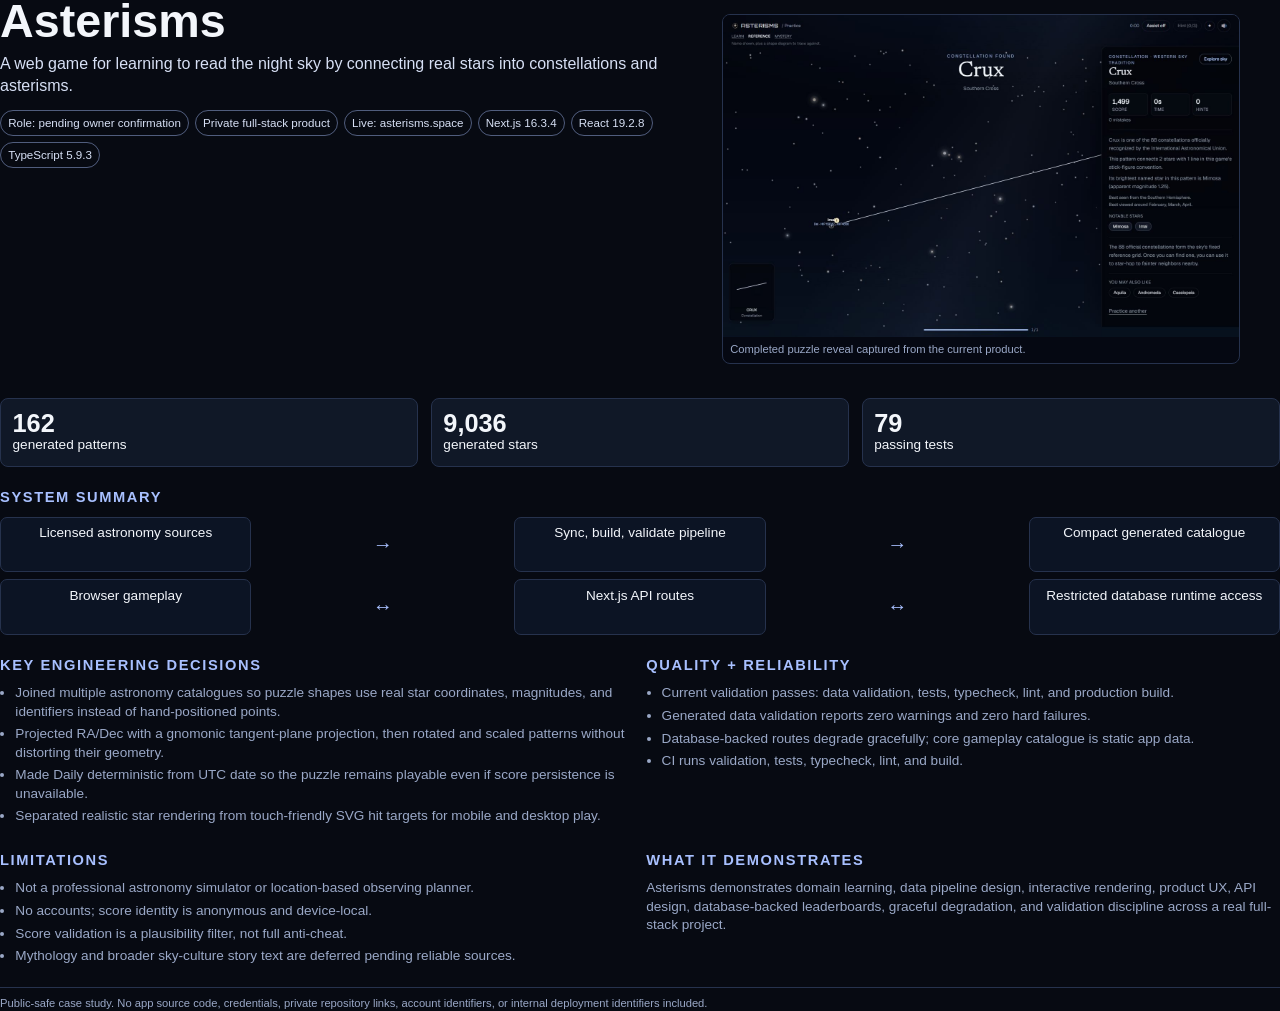
==== pdf/case-study.html @ 2c9c3fb5 "Add Asterisms recruiter-safe case study Standalone showcase for the private Asterisms project: what " ====
<!doctype html>
<html lang="en">
  <head>
    <meta charset="utf-8" />
    <title>Asterisms Recruiter Case Study</title>
    <link rel="stylesheet" href="case-study.css" />
  </head>
  <body>
    <main class="page">
      <section class="hero">
        <div>
          <h1>Asterisms</h1>
          <p class="lead">A web game for learning to read the night sky by connecting real stars into constellations and asterisms.</p>
          <div class="meta">
            <span class="pill">Role: pending owner confirmation</span>
            <span class="pill">Private full-stack product</span>
            <span class="pill">Live: asterisms.space</span>
            <span class="pill">Next.js 16.3.4</span>
            <span class="pill">React 19.2.8</span>
            <span class="pill">TypeScript 5.9.3</span>
          </div>
        </div>
        <figure class="shot">
          <img src="../assets/screenshots/completed-crux-1440.png" alt="Completed Asterisms puzzle reveal" />
          <figcaption class="caption">Completed puzzle reveal captured from the current product.</figcaption>
        </figure>
      </section>

      <section class="section grid three">
        <div class="card stat"><strong>162</strong><span>generated patterns</span></div>
        <div class="card stat"><strong>9,036</strong><span>generated stars</span></div>
        <div class="card stat"><strong>79</strong><span>passing tests</span></div>
      </section>

      <section class="section">
        <h2>System Summary</h2>
        <div class="arch">
          <div class="node">Licensed astronomy sources</div>
          <div class="arrow">→</div>
          <div class="node">Sync, build, validate pipeline</div>
          <div class="arrow">→</div>
          <div class="node">Compact generated catalogue</div>
        </div>
        <div class="arch" style="margin-top: 0.07in">
          <div class="node">Browser gameplay</div>
          <div class="arrow">↔</div>
          <div class="node">Next.js API routes</div>
          <div class="arrow">↔</div>
          <div class="node">Restricted database runtime access</div>
        </div>
      </section>

      <section class="section grid two">
        <div>
          <h2>Key Engineering Decisions</h2>
          <ul>
            <li>Joined multiple astronomy catalogues so puzzle shapes use real star coordinates, magnitudes, and identifiers instead of hand-positioned points.</li>
            <li>Projected RA/Dec with a gnomonic tangent-plane projection, then rotated and scaled patterns without distorting their geometry.</li>
            <li>Made Daily deterministic from UTC date so the puzzle remains playable even if score persistence is unavailable.</li>
            <li>Separated realistic star rendering from touch-friendly SVG hit targets for mobile and desktop play.</li>
          </ul>
        </div>
        <div>
          <h2>Quality + Reliability</h2>
          <ul>
            <li>Current validation passes: data validation, tests, typecheck, lint, and production build.</li>
            <li>Generated data validation reports zero warnings and zero hard failures.</li>
            <li>Database-backed routes degrade gracefully; core gameplay catalogue is static app data.</li>
            <li>CI runs validation, tests, typecheck, lint, and build.</li>
          </ul>
        </div>
      </section>

      <section class="section grid two">
        <div>
          <h2>Limitations</h2>
          <ul>
            <li>Not a professional astronomy simulator or location-based observing planner.</li>
            <li>No accounts; score identity is anonymous and device-local.</li>
            <li>Score validation is a plausibility filter, not full anti-cheat.</li>
            <li>Mythology and broader sky-culture story text are deferred pending reliable sources.</li>
          </ul>
        </div>
        <div>
          <h2>What It Demonstrates</h2>
          <p class="small">Asterisms demonstrates domain learning, data pipeline design, interactive rendering, product UX, API design, database-backed leaderboards, graceful degradation, and validation discipline across a real full-stack project.</p>
        </div>
      </section>

      <p class="footer">Public-safe case study. No app source code, credentials, private repository links, account identifiers, or internal deployment identifiers included.</p>
    </main>
  </body>
</html>
---- pdf/case-study.css ----
@page {
  size: Letter;
  margin: 0.42in;
}

:root {
  --bg: #070a12;
  --surface: #101827;
  --line: #26324d;
  --text: #f3f6fb;
  --muted: #9aa8c7;
  --blue: #a8c0ff;
  --warm: #fff0bc;
}

* {
  box-sizing: border-box;
}

body {
  margin: 0;
  background: var(--bg);
  color: var(--text);
  font-family: Inter, Arial, sans-serif;
  font-size: 10.2pt;
  line-height: 1.35;
}

.page {
  min-height: 10.15in;
  padding: 0;
}

.hero {
  display: grid;
  grid-template-columns: 1.05fr 0.95fr;
  gap: 0.22in;
  align-items: stretch;
}

h1,
h2,
h3,
p {
  margin: 0;
}

h1 {
  font-size: 35pt;
  line-height: 0.94;
  letter-spacing: 0;
}

h2 {
  margin-bottom: 0.09in;
  color: var(--blue);
  font-size: 11pt;
  letter-spacing: 0.11em;
  text-transform: uppercase;
}

h3 {
  font-size: 11.3pt;
}

.lead {
  margin-top: 0.1in;
  color: #d7e0f5;
  font-size: 12pt;
}

.meta {
  display: flex;
  flex-wrap: wrap;
  gap: 0.06in;
  margin-top: 0.14in;
}

.pill {
  border: 1px solid rgba(168, 192, 255, 0.45);
  border-radius: 99px;
  padding: 0.045in 0.075in;
  color: #d7e0f5;
  font-size: 8.7pt;
}

.shot {
  overflow: hidden;
  border: 1px solid var(--line);
  border-radius: 8px;
  background: #050812;
}

.shot img {
  display: block;
  width: 100%;
}

.caption {
  padding: 0.055in 0.075in;
  color: var(--muted);
  font-size: 8.4pt;
}

.grid {
  display: grid;
  gap: 0.13in;
}

.two {
  grid-template-columns: 1fr 1fr;
}

.three {
  grid-template-columns: repeat(3, 1fr);
}

.section {
  margin-top: 0.22in;
}

.card {
  border: 1px solid var(--line);
  border-radius: 8px;
  background: var(--surface);
  padding: 0.12in;
}

.card p,
li,
.small {
  color: var(--muted);
}

.stat strong {
  display: block;
  color: var(--text);
  font-size: 19pt;
  line-height: 1;
}

.arch {
  display: grid;
  grid-template-columns: repeat(5, 1fr);
  gap: 0.06in;
  align-items: center;
}

.node {
  min-height: 0.58in;
  border: 1px solid var(--line);
  border-radius: 7px;
  padding: 0.07in;
  background: #0c1424;
  text-align: center;
}

.arrow {
  color: var(--blue);
  text-align: center;
  font-size: 15pt;
}

ul {
  margin: 0;
  padding-left: 0.16in;
}

li {
  margin: 0.045in 0;
}

.footer {
  margin-top: 0.18in;
  border-top: 1px solid var(--line);
  padding-top: 0.08in;
  color: var(--muted);
  font-size: 8.4pt;
}
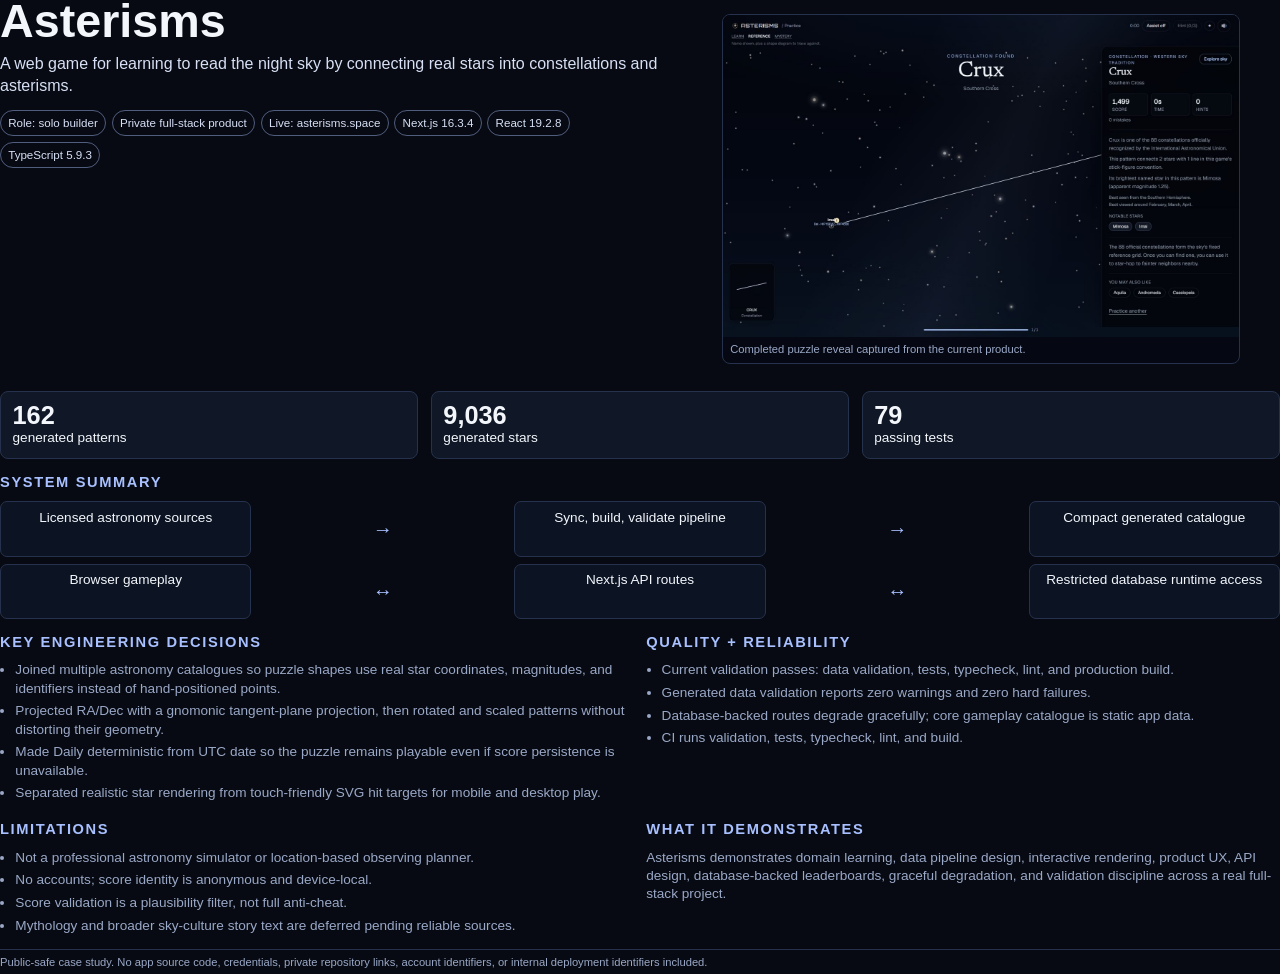
==== commit 72d3bc2c: "Fold in owner-confirmed context Resolve the pending role/timeline/usage placeholders with direct ans" ====
--- a/pdf/case-study.html
+++ b/pdf/case-study.html
@@ -12,7 +12,7 @@
           <h1>Asterisms</h1>
           <p class="lead">A web game for learning to read the night sky by connecting real stars into constellations and asterisms.</p>
           <div class="meta">
-            <span class="pill">Role: pending owner confirmation</span>
+            <span class="pill">Role: solo builder</span>
             <span class="pill">Private full-stack product</span>
             <span class="pill">Live: asterisms.space</span>
             <span class="pill">Next.js 16.3.4</span>
--- a/pdf/case-study.css
+++ b/pdf/case-study.css
@@ -116,7 +116,7 @@
 }
 
 .section {
-  margin-top: 0.22in;
+  margin-top: 0.14in;
 }
 
 .card {
@@ -171,9 +171,9 @@
 }
 
 .footer {
-  margin-top: 0.18in;
+  margin-top: 0.1in;
   border-top: 1px solid var(--line);
-  padding-top: 0.08in;
+  padding-top: 0.05in;
   color: var(--muted);
   font-size: 8.4pt;
 }
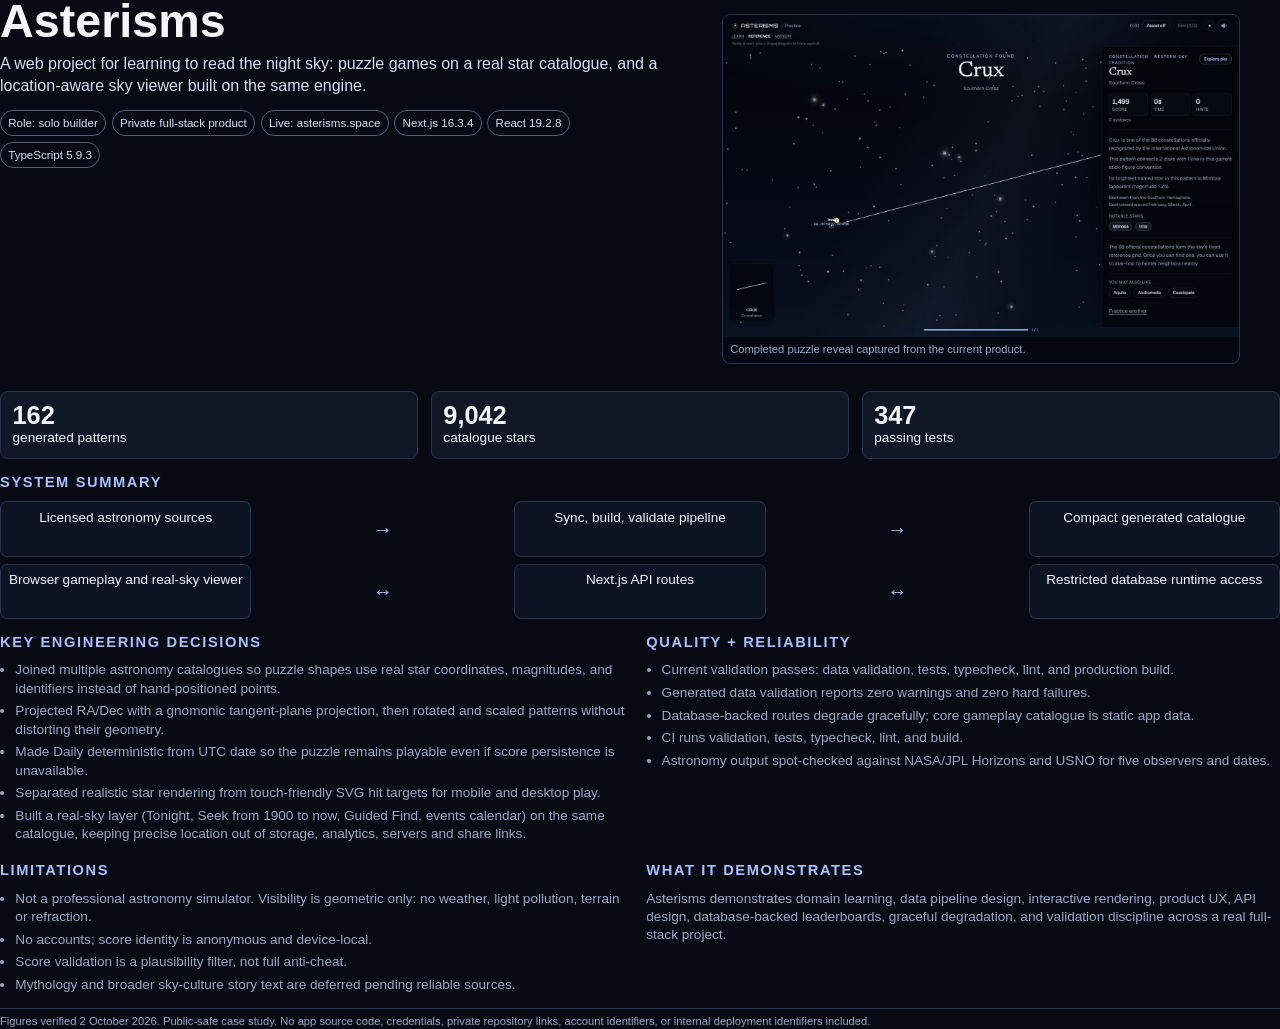
==== commit c816147e: "Update Asterisms case study for the shipped real-sky release Refresh every stale figure from CI and " ====
--- a/pdf/case-study.html
+++ b/pdf/case-study.html
@@ -10,7 +10,7 @@
       <section class="hero">
         <div>
           <h1>Asterisms</h1>
-          <p class="lead">A web game for learning to read the night sky by connecting real stars into constellations and asterisms.</p>
+          <p class="lead">A web project for learning to read the night sky: puzzle games on a real star catalogue, and a location-aware sky viewer built on the same engine.</p>
           <div class="meta">
             <span class="pill">Role: solo builder</span>
             <span class="pill">Private full-stack product</span>
@@ -28,8 +28,8 @@
 
       <section class="section grid three">
         <div class="card stat"><strong>162</strong><span>generated patterns</span></div>
-        <div class="card stat"><strong>9,036</strong><span>generated stars</span></div>
-        <div class="card stat"><strong>79</strong><span>passing tests</span></div>
+        <div class="card stat"><strong>9,042</strong><span>catalogue stars</span></div>
+        <div class="card stat"><strong>347</strong><span>passing tests</span></div>
       </section>
 
       <section class="section">
@@ -42,7 +42,7 @@
           <div class="node">Compact generated catalogue</div>
         </div>
         <div class="arch" style="margin-top: 0.07in">
-          <div class="node">Browser gameplay</div>
+          <div class="node">Browser gameplay and real-sky viewer</div>
           <div class="arrow">↔</div>
           <div class="node">Next.js API routes</div>
           <div class="arrow">↔</div>
@@ -58,6 +58,7 @@
             <li>Projected RA/Dec with a gnomonic tangent-plane projection, then rotated and scaled patterns without distorting their geometry.</li>
             <li>Made Daily deterministic from UTC date so the puzzle remains playable even if score persistence is unavailable.</li>
             <li>Separated realistic star rendering from touch-friendly SVG hit targets for mobile and desktop play.</li>
+            <li>Built a real-sky layer (Tonight, Seek from 1900 to now, Guided Find, events calendar) on the same catalogue, keeping precise location out of storage, analytics, servers and share links.</li>
           </ul>
         </div>
         <div>
@@ -67,6 +68,7 @@
             <li>Generated data validation reports zero warnings and zero hard failures.</li>
             <li>Database-backed routes degrade gracefully; core gameplay catalogue is static app data.</li>
             <li>CI runs validation, tests, typecheck, lint, and build.</li>
+            <li>Astronomy output spot-checked against NASA/JPL Horizons and USNO for five observers and dates.</li>
           </ul>
         </div>
       </section>
@@ -75,7 +77,7 @@
         <div>
           <h2>Limitations</h2>
           <ul>
-            <li>Not a professional astronomy simulator or location-based observing planner.</li>
+            <li>Not a professional astronomy simulator. Visibility is geometric only: no weather, light pollution, terrain or refraction.</li>
             <li>No accounts; score identity is anonymous and device-local.</li>
             <li>Score validation is a plausibility filter, not full anti-cheat.</li>
             <li>Mythology and broader sky-culture story text are deferred pending reliable sources.</li>
@@ -87,7 +89,7 @@
         </div>
       </section>
 
-      <p class="footer">Public-safe case study. No app source code, credentials, private repository links, account identifiers, or internal deployment identifiers included.</p>
+      <p class="footer">Figures verified 2 October 2026. Public-safe case study. No app source code, credentials, private repository links, account identifiers, or internal deployment identifiers included.</p>
     </main>
   </body>
 </html>
